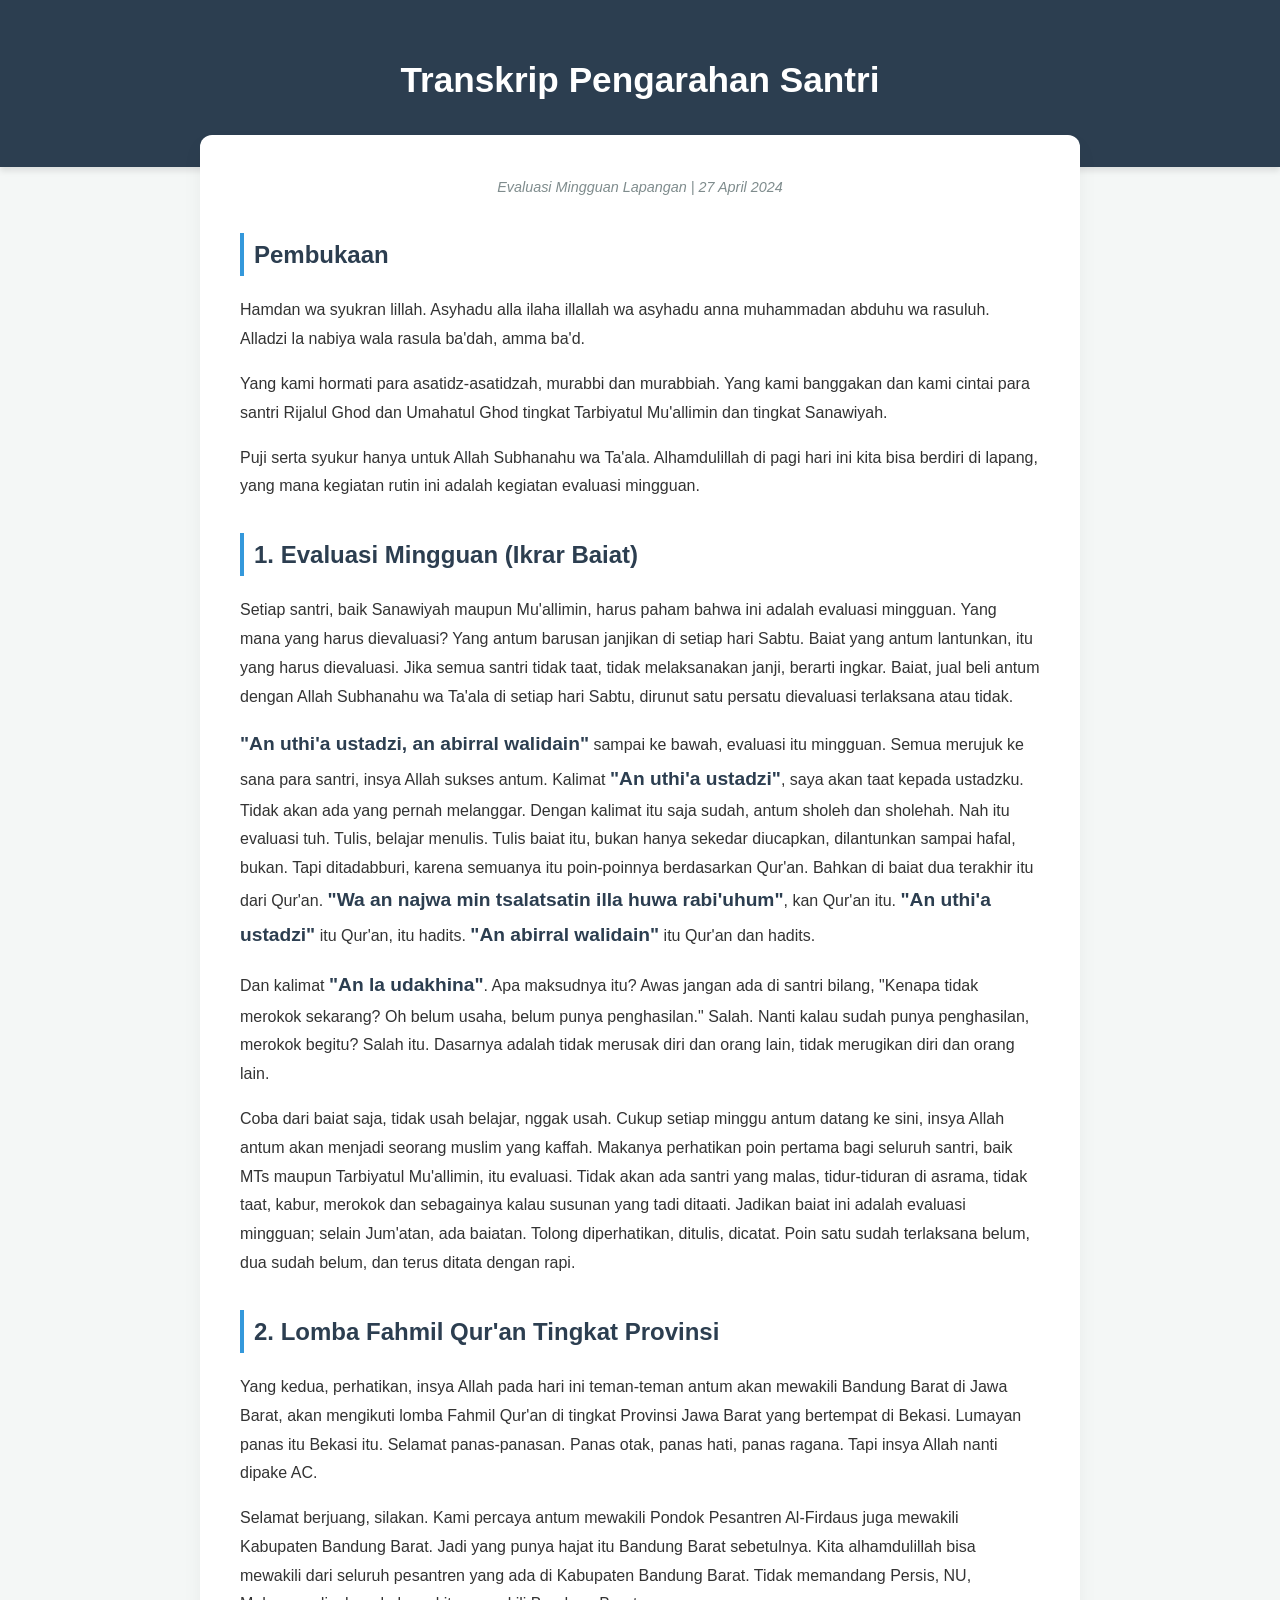
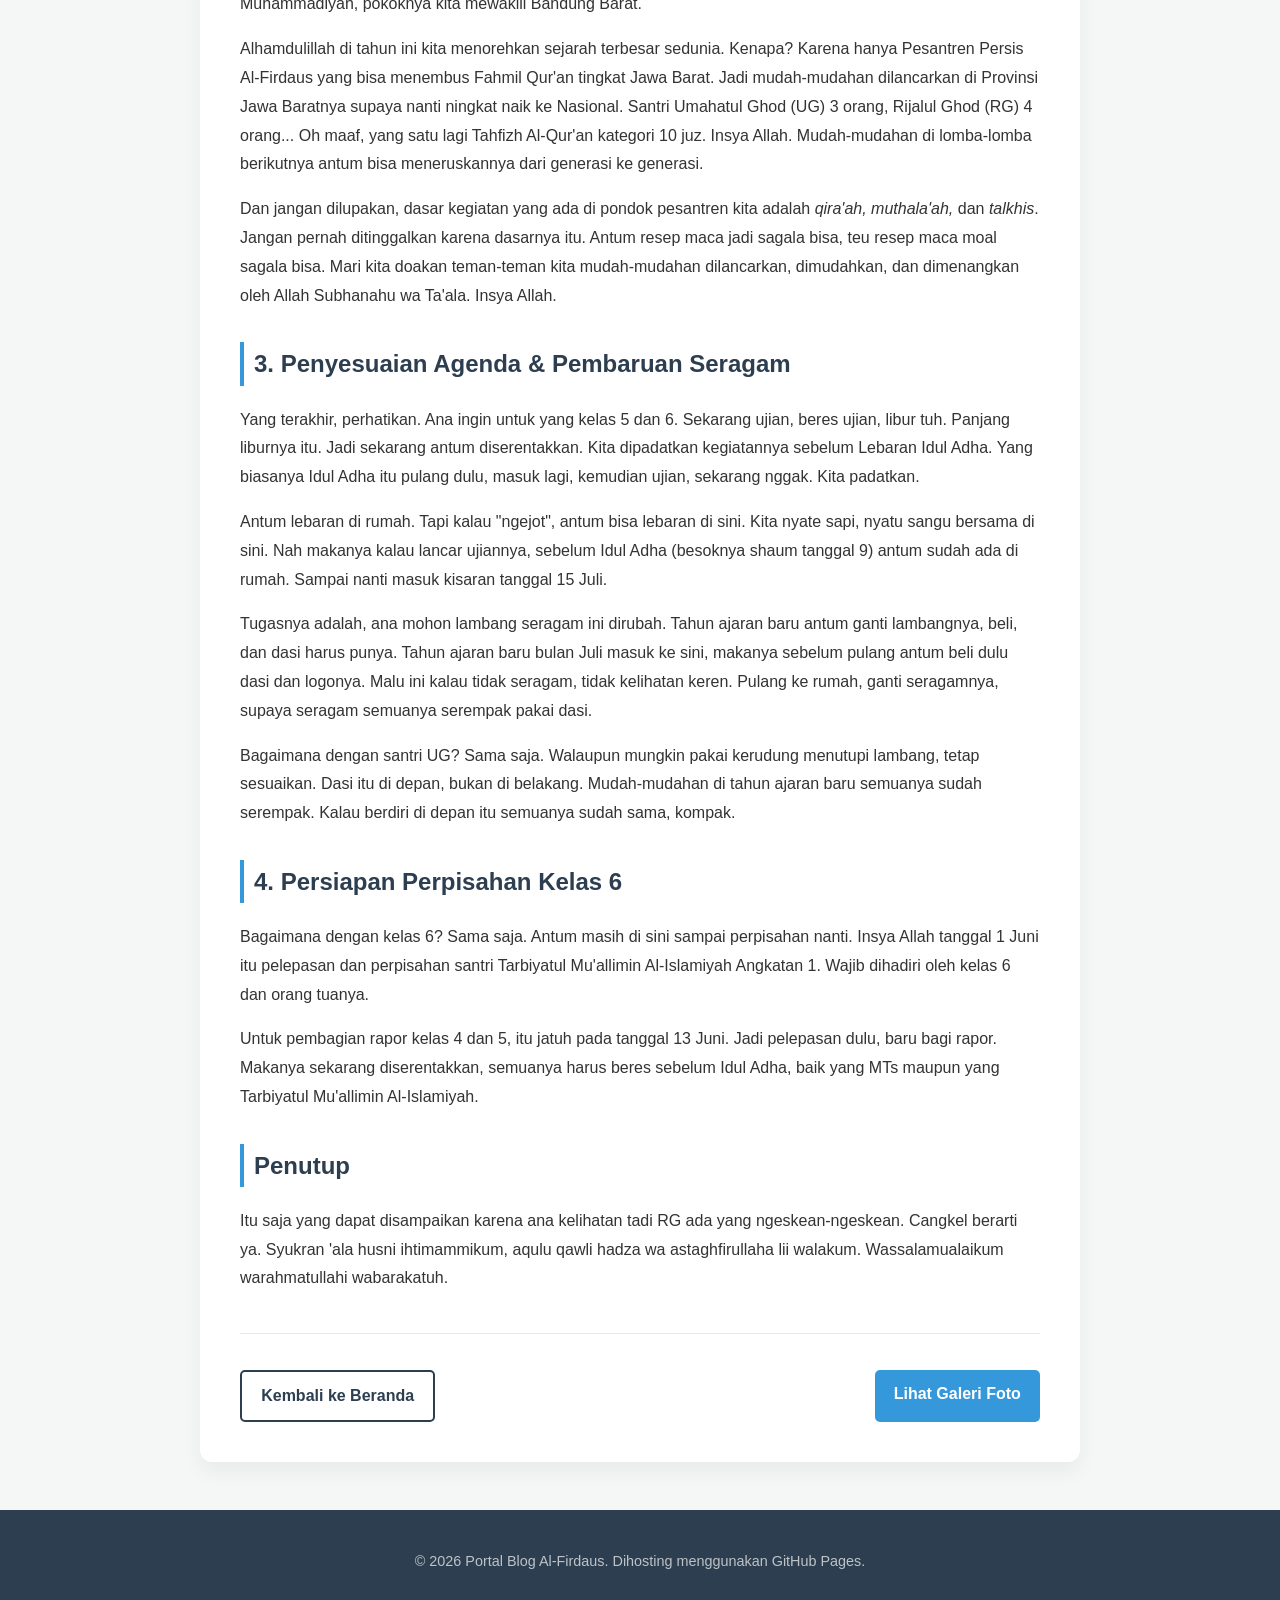
==== blog1.html @ e94a70b9 "Add files via upload" ====
<!DOCTYPE html>
<html lang="id">
<head>
    <meta charset="UTF-8">
    <meta name="viewport" content="width=device-width, initial-scale=1.0">
    <title>Transkrip Pengarahan Mingguan Santri</title>
    <link rel="stylesheet" href="style.css">
</head>
<body>

    <header>
        <h1>Transkrip Pengarahan Santri</h1>
    </header>

    <div class="blog-container">
        <div class="metadata">
            Evaluasi Mingguan Lapangan | 27 April 2024
        </div>

        <h2>Pembukaan</h2>
        <p>Hamdan wa syukran lillah. Asyhadu alla ilaha illallah wa asyhadu anna muhammadan abduhu wa rasuluh. Alladzi la nabiya wala rasula ba'dah, amma ba'd.</p>
        <p>Yang kami hormati para asatidz-asatidzah, murabbi dan murabbiah. Yang kami banggakan dan kami cintai para santri Rijalul Ghod dan Umahatul Ghod tingkat Tarbiyatul Mu'allimin dan tingkat Sanawiyah.</p>
        <p>Puji serta syukur hanya untuk Allah Subhanahu wa Ta'ala. Alhamdulillah di pagi hari ini kita bisa berdiri di lapang, yang mana kegiatan rutin ini adalah kegiatan evaluasi mingguan.</p>

        <h2>1. Evaluasi Mingguan (Ikrar Baiat)</h2>
        <p>Setiap santri, baik Sanawiyah maupun Mu'allimin, harus paham bahwa ini adalah evaluasi mingguan. Yang mana yang harus dievaluasi? Yang antum barusan janjikan di setiap hari Sabtu. Baiat yang antum lantunkan, itu yang harus dievaluasi. Jika semua santri tidak taat, tidak melaksanakan janji, berarti ingkar. Baiat, jual beli antum dengan Allah Subhanahu wa Ta'ala di setiap hari Sabtu, dirunut satu persatu dievaluasi terlaksana atau tidak.</p>
        <p><span class="arabic">"An uthi'a ustadzi, an abirral walidain"</span> sampai ke bawah, evaluasi itu mingguan. Semua merujuk ke sana para santri, insya Allah sukses antum. Kalimat <span class="arabic">"An uthi'a ustadzi"</span>, saya akan taat kepada ustadzku. Tidak akan ada yang pernah melanggar. Dengan kalimat itu saja sudah, antum sholeh dan sholehah. Nah itu evaluasi tuh. Tulis, belajar menulis. Tulis baiat itu, bukan hanya sekedar diucapkan, dilantunkan sampai hafal, bukan. Tapi ditadabburi, karena semuanya itu poin-poinnya berdasarkan Qur'an. Bahkan di baiat dua terakhir itu dari Qur'an. <span class="arabic">"Wa an najwa min tsalatsatin illa huwa rabi'uhum"</span>, kan Qur'an itu. <span class="arabic">"An uthi'a ustadzi"</span> itu Qur'an, itu hadits. <span class="arabic">"An abirral walidain"</span> itu Qur'an dan hadits.</p>
        <p>Dan kalimat <span class="arabic">"An la udakhina"</span>. Apa maksudnya itu? Awas jangan ada di santri bilang, "Kenapa tidak merokok sekarang? Oh belum usaha, belum punya penghasilan." Salah. Nanti kalau sudah punya penghasilan, merokok begitu? Salah itu. Dasarnya adalah tidak merusak diri dan orang lain, tidak merugikan diri dan orang lain.</p>
        <p>Coba dari baiat saja, tidak usah belajar, nggak usah. Cukup setiap minggu antum datang ke sini, insya Allah antum akan menjadi seorang muslim yang kaffah. Makanya perhatikan poin pertama bagi seluruh santri, baik MTs maupun Tarbiyatul Mu'allimin, itu evaluasi. Tidak akan ada santri yang malas, tidur-tiduran di asrama, tidak taat, kabur, merokok dan sebagainya kalau susunan yang tadi ditaati. Jadikan baiat ini adalah evaluasi mingguan; selain Jum'atan, ada baiatan. Tolong diperhatikan, ditulis, dicatat. Poin satu sudah terlaksana belum, dua sudah belum, dan terus ditata dengan rapi.</p>

        <h2>2. Lomba Fahmil Qur'an Tingkat Provinsi</h2>
        <p>Yang kedua, perhatikan, insya Allah pada hari ini teman-teman antum akan mewakili Bandung Barat di Jawa Barat, akan mengikuti lomba Fahmil Qur'an di tingkat Provinsi Jawa Barat yang bertempat di Bekasi. Lumayan panas itu Bekasi itu. Selamat panas-panasan. Panas otak, panas hati, panas ragana. Tapi insya Allah nanti dipake AC.</p>
        <p>Selamat berjuang, silakan. Kami percaya antum mewakili Pondok Pesantren Al-Firdaus juga mewakili Kabupaten Bandung Barat. Jadi yang punya hajat itu Bandung Barat sebetulnya. Kita alhamdulillah bisa mewakili dari seluruh pesantren yang ada di Kabupaten Bandung Barat. Tidak memandang Persis, NU, Muhammadiyah, pokoknya kita mewakili Bandung Barat.</p>
        <p>Alhamdulillah di tahun ini kita menorehkan sejarah terbesar sedunia. Kenapa? Karena hanya Pesantren Persis Al-Firdaus yang bisa menembus Fahmil Qur'an tingkat Jawa Barat. Jadi mudah-mudahan dilancarkan di Provinsi Jawa Baratnya supaya nanti ningkat naik ke Nasional. Santri Umahatul Ghod (UG) 3 orang, Rijalul Ghod (RG) 4 orang... Oh maaf, yang satu lagi Tahfizh Al-Qur'an kategori 10 juz. Insya Allah. Mudah-mudahan di lomba-lomba berikutnya antum bisa meneruskannya dari generasi ke generasi.</p>
        <p>Dan jangan dilupakan, dasar kegiatan yang ada di pondok pesantren kita adalah <em>qira'ah, muthala'ah,</em> dan <em>talkhis</em>. Jangan pernah ditinggalkan karena dasarnya itu. Antum resep maca jadi sagala bisa, teu resep maca moal sagala bisa. Mari kita doakan teman-teman kita mudah-mudahan dilancarkan, dimudahkan, dan dimenangkan oleh Allah Subhanahu wa Ta'ala. Insya Allah.</p>

        <h2>3. Penyesuaian Agenda & Pembaruan Seragam</h2>
        <p>Yang terakhir, perhatikan. Ana ingin untuk yang kelas 5 dan 6. Sekarang ujian, beres ujian, libur tuh. Panjang liburnya itu. Jadi sekarang antum diserentakkan. Kita dipadatkan kegiatannya sebelum Lebaran Idul Adha. Yang biasanya Idul Adha itu pulang dulu, masuk lagi, kemudian ujian, sekarang nggak. Kita padatkan.</p>
        <p>Antum lebaran di rumah. Tapi kalau "ngejot", antum bisa lebaran di sini. Kita nyate sapi, nyatu sangu bersama di sini. Nah makanya kalau lancar ujiannya, sebelum Idul Adha (besoknya shaum tanggal 9) antum sudah ada di rumah. Sampai nanti masuk kisaran tanggal 15 Juli.</p>
        <p>Tugasnya adalah, ana mohon lambang seragam ini dirubah. Tahun ajaran baru antum ganti lambangnya, beli, dan dasi harus punya. Tahun ajaran baru bulan Juli masuk ke sini, makanya sebelum pulang antum beli dulu dasi dan logonya. Malu ini kalau tidak seragam, tidak kelihatan keren. Pulang ke rumah, ganti seragamnya, supaya seragam semuanya serempak pakai dasi.</p>
        <p>Bagaimana dengan santri UG? Sama saja. Walaupun mungkin pakai kerudung menutupi lambang, tetap sesuaikan. Dasi itu di depan, bukan di belakang. Mudah-mudahan di tahun ajaran baru semuanya sudah serempak. Kalau berdiri di depan itu semuanya sudah sama, kompak.</p>

        <h2>4. Persiapan Perpisahan Kelas 6</h2>
        <p>Bagaimana dengan kelas 6? Sama saja. Antum masih di sini sampai perpisahan nanti. Insya Allah tanggal 1 Juni itu pelepasan dan perpisahan santri Tarbiyatul Mu'allimin Al-Islamiyah Angkatan 1. Wajib dihadiri oleh kelas 6 dan orang tuanya.</p>
        <p>Untuk pembagian rapor kelas 4 dan 5, itu jatuh pada tanggal 13 Juni. Jadi pelepasan dulu, baru bagi rapor. Makanya sekarang diserentakkan, semuanya harus beres sebelum Idul Adha, baik yang MTs maupun yang Tarbiyatul Mu'allimin Al-Islamiyah.</p>

        <h2>Penutup</h2>
        <p>Itu saja yang dapat disampaikan karena ana kelihatan tadi RG ada yang ngeskean-ngeskean. Cangkel berarti ya. Syukran 'ala husni ihtimammikum, aqulu qawli hadza wa astaghfirullaha lii walakum. Wassalamualaikum warahmatullahi wabarakatuh.</p>

        <div class="nav-buttons">
            <a href="index.html" class="btn btn-outline">Kembali ke Beranda</a>
            <a href="galeri.html" class="btn">Lihat Galeri Foto</a>
        </div>
    </div>

    <footer>
        <p>&copy; 2026 Portal Blog Al-Firdaus. Dihosting menggunakan GitHub Pages.</p>
    </footer>

</body>
</html>
---- style.css ----
/* Reset dasar */
:root {
    --primary-color: #2c3e50;
    --secondary-color: #3498db;
    --accent-color: #e74c3c;
    --bg-color: #f4f7f6;
    --text-color: #333;
    --white: #ffffff;
}

body {
    font-family: 'Segoe UI', Tahoma, Geneva, Verdana, sans-serif;
    margin: 0;
    padding: 0;
    background-color: var(--bg-color);
    color: var(--text-color);
    line-height: 1.8;
}

/* Bagian Header Global */
header {
    background-color: var(--primary-color);
    color: var(--white);
    text-align: center;
    padding: 3rem 1rem;
    box-shadow: 0 4px 6px rgba(0,0,0,0.1);
}

header h1 {
    margin: 0 0 0.5rem 0;
    font-size: 2.2rem;
}

/* Area Konten Utama Index */
main {
    max-width: 900px;
    margin: 3rem auto;
    padding: 0 1rem;
    min-height: 60vh;
}

/* Grid Layout untuk Section Blog */
.blog-grid {
    display: grid;
    grid-template-columns: repeat(auto-fit, minmax(280px, 1fr));
    gap: 2rem;
}

/* Desain Kartu (Card) di Beranda */
.blog-card {
    background: var(--white);
    padding: 1.5rem;
    border-radius: 8px;
    box-shadow: 0 4px 6px rgba(0,0,0,0.05);
    border: 1px solid #eaeaea;
    transition: transform 0.2s ease, box-shadow 0.2s ease;
}

.blog-card:hover {
    transform: translateY(-5px);
    box-shadow: 0 8px 15px rgba(0,0,0,0.1);
}

.blog-card h2 {
    margin-top: 0;
    font-size: 1.3rem;
    color: var(--primary-color);
    border-bottom: 2px solid var(--secondary-color);
    padding-bottom: 10px;
}

/* Tombol Baca */
.baca-btn, .btn {
    display: inline-block;
    margin-top: 1rem;
    padding: 0.6rem 1.2rem;
    background-color: var(--secondary-color);
    color: var(--white);
    text-decoration: none;
    border-radius: 5px;
    font-weight: bold;
    transition: background 0.3s ease;
    border: none;
    cursor: pointer;
}

.baca-btn:hover, .btn:hover {
    background-color: #2980b9;
}

.btn-outline {
    background-color: transparent;
    border: 2px solid var(--primary-color);
    color: var(--primary-color);
}

.btn-outline:hover {
    background-color: var(--primary-color);
    color: var(--white);
}

/* --- STYLING UNTUK HALAMAN BLOG (ISI ARTIKEL) --- */
.blog-container {
    max-width: 800px;
    margin: -2rem auto 3rem;
    background-color: var(--white);
    padding: 40px;
    border-radius: 12px;
    box-shadow: 0 10px 20px rgba(0, 0, 0, 0.05);
    position: relative;
}

.blog-container h2 {
    color: var(--primary-color);
    border-left: 4px solid var(--secondary-color);
    padding-left: 10px;
    margin-top: 2rem;
}

.metadata {
    text-align: center;
    font-style: italic;
    color: #7f8c8d;
    margin-bottom: 30px;
    font-size: 0.9em;
}

.arabic {
    font-size: 1.2rem;
    font-weight: bold;
    text-align: right;
    direction: rtl;
    color: var(--primary-color);
    margin: 1.5rem 0;
}

/* Tombol Navigasi Bawah di Blog */
.nav-buttons {
    display: flex;
    justify-content: space-between;
    margin-top: 40px;
    padding-top: 20px;
    border-top: 1px solid #eaeaea;
}

/* Bagian Footer */
footer {
    text-align: center;
    padding: 1.5rem;
    background-color: var(--primary-color);
    color: #bdc3c7;
    font-size: 0.9rem;
}

@media (max-width: 768px) {
    .blog-container {
        margin: 1rem;
        padding: 20px;
    }
    .nav-buttons {
        flex-direction: column;
        gap: 10px;
        text-align: center;
    }
}
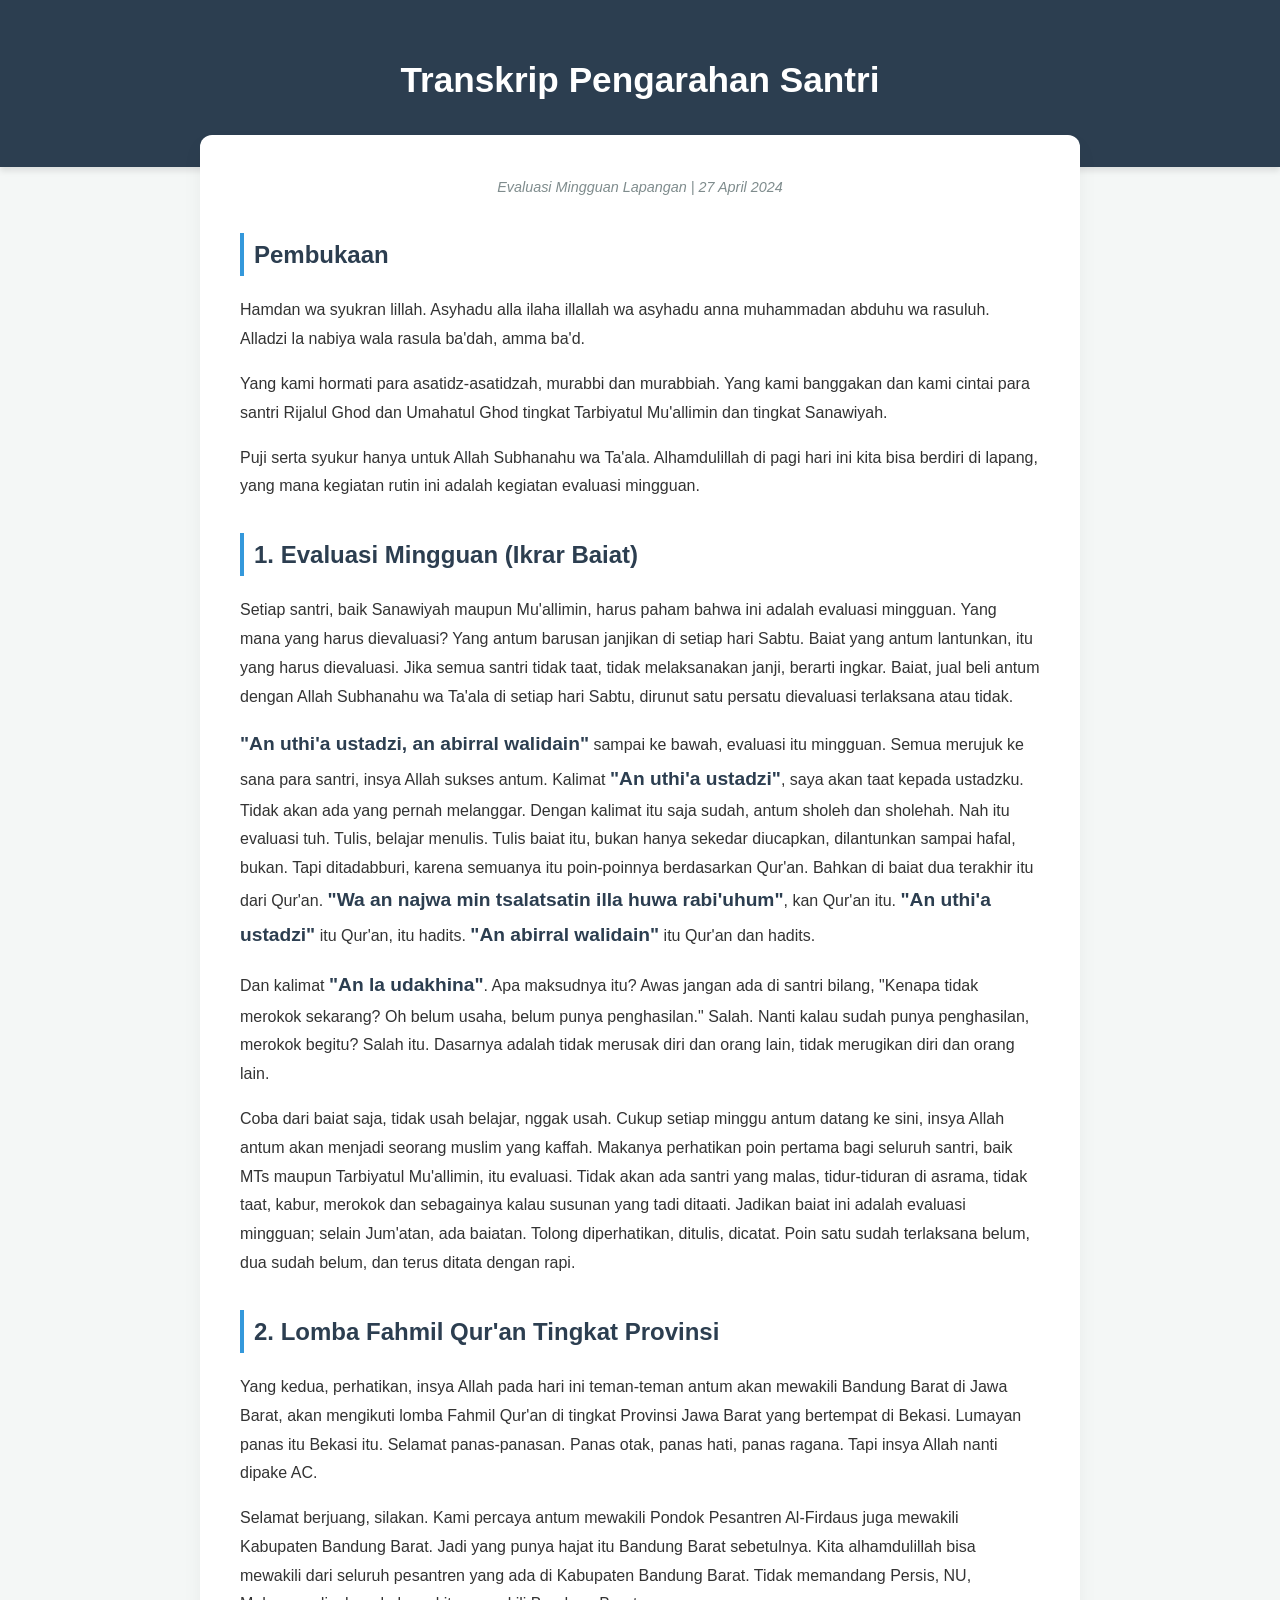
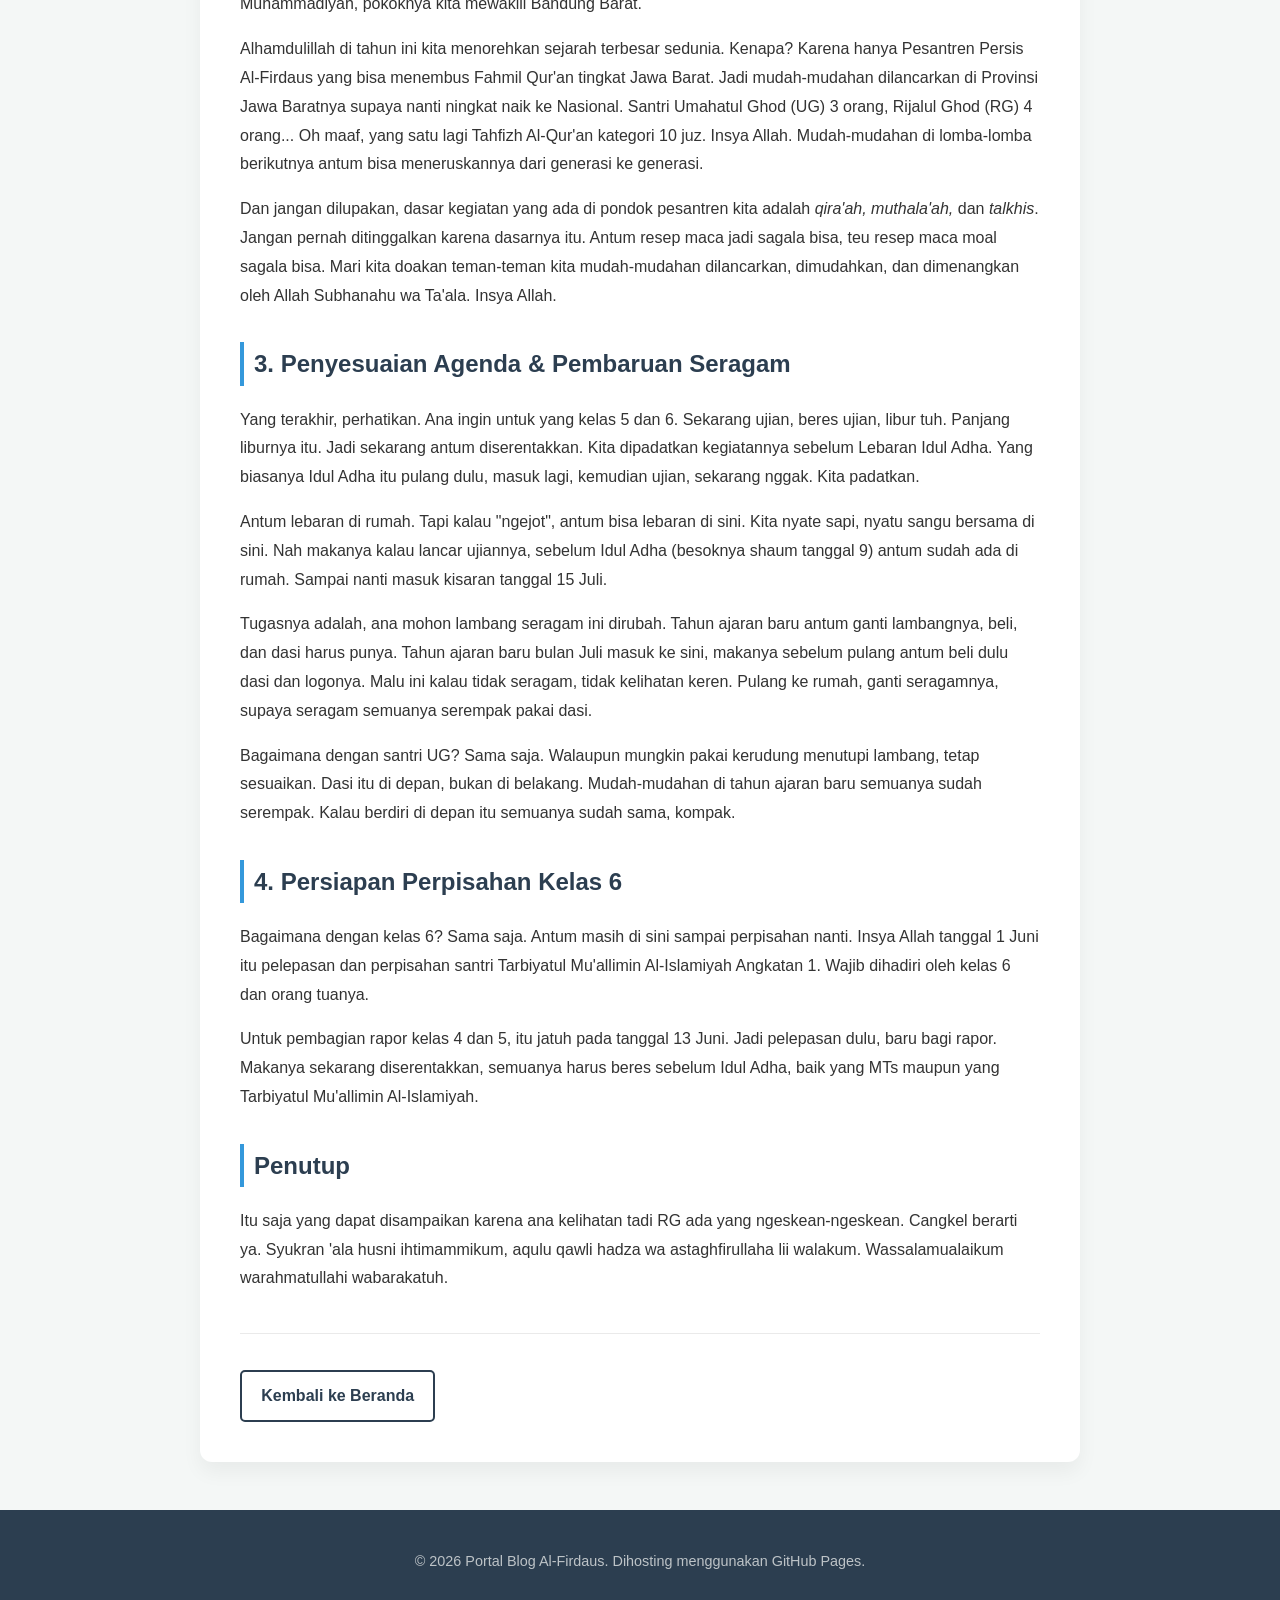
==== commit 0fa0cafc: "Update blog1.html" ====
--- a/blog1.html
+++ b/blog1.html
@@ -49,7 +49,7 @@
 
         <div class="nav-buttons">
             <a href="index.html" class="btn btn-outline">Kembali ke Beranda</a>
-            <a href="galeri.html" class="btn">Lihat Galeri Foto</a>
+            
         </div>
     </div>
 
@@ -58,4 +58,4 @@
     </footer>
 
 </body>
-</html>+</html>
